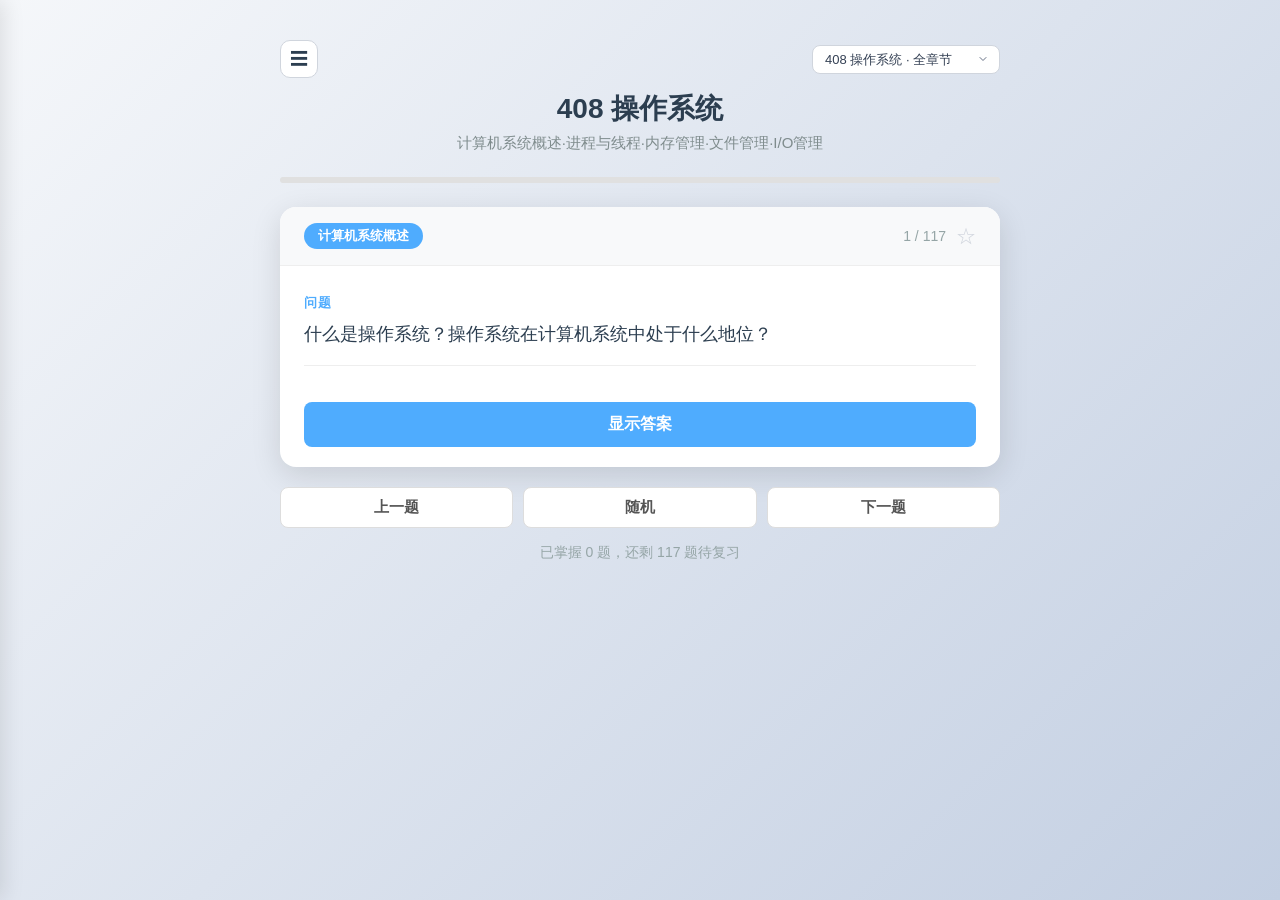
==== index.html @ 17674afe "feat: 添加侧边栏目录和收藏功能 - 侧边栏目录，按 topic 分组，可折叠/展开 - 收藏功能，支持持久化到 localStorage - 移动端全面适配（响应式布局、不再自动弹出键盘、防止页" ====
<!DOCTYPE html>
<html lang="zh-CN">
<head>
  <meta charset="UTF-8">
  <meta name="viewport" content="width=device-width, initial-scale=1.0">
  <title>知识点问答</title>
  <link rel="stylesheet" href="style.css?v=2">
</head>
<body>
  <div class="sidebar" id="sidebar">
    <div class="sidebar-header">
      <div class="sidebar-header-left">
        <span class="sidebar-title">目录</span>
        <span class="sidebar-count" id="sidebarCount"></span>
      </div>
      <button class="sidebar-close" id="sidebarClose">&times;</button>
    </div>
    <div class="sidebar-search">
      <input type="text" id="sidebarSearch" placeholder="搜索题目..." autocomplete="off">
    </div>
    <div class="sidebar-list" id="sidebarList"></div>
  </div>

  <div class="sidebar-backdrop" id="sidebarBackdrop"></div>

  <div class="container">
    <header>
      <div class="header-top">
        <button class="sidebar-btn" id="sidebarToggle" aria-label="切换目录">☰</button>
        <select id="datasetSelect" class="dataset-select">
          <option>加载中...</option>
        </select>
      </div>
      <h1 id="mainTitle">知识点问答</h1>
      <p class="subtitle" id="mainSubtitle"></p>
    </header>

    <div class="progress-bar">
      <div class="progress-fill" id="progressFill"></div>
    </div>

    <div class="card" id="card">
      <div class="card-header">
        <span class="topic-badge" id="topicBadge">通用</span>
        <span class="card-header-right">
          <span class="card-counter" id="counter">- / -</span>
          <button class="bookmark-btn" id="bookmarkBtn" title="收藏">☆</button>
        </span>
      </div>
      <div class="card-body">
        <div class="question-area">
          <p class="question-label">问题</p>
          <p class="question-text" id="questionText">加载中...</p>
        </div>
        <div class="divider"></div>
        <div class="answer-area" id="answerArea">
          <p class="answer-label">答案</p>
          <div class="answer-text" id="answerText"></div>
        </div>
      </div>
      <div class="card-actions">
        <button class="btn btn-primary" id="revealBtn">显示答案</button>
      </div>
    </div>

    <div class="nav-controls">
      <button class="btn btn-secondary" id="prevBtn">上一题</button>
      <button class="btn btn-secondary" id="randomBtn">随机</button>
      <button class="btn btn-secondary" id="nextBtn">下一题</button>
    </div>

    <div class="progress-text" id="progressText"></div>
  </div>

  <script src="app.es5.js"></script>
</body>
</html>
---- style.css ----
* {
  margin: 0;
  padding: 0;
  box-sizing: border-box;
}

body {
  font-family: -apple-system, BlinkMacSystemFont, "Segoe UI", Roboto, "Helvetica Neue", Arial, sans-serif;
  background: linear-gradient(135deg, #f5f7fa 0%, #c3cfe2 100%);
  min-height: 100vh;
  display: flex;
  justify-content: center;
  align-items: flex-start;
  padding: 40px 20px;
}

.container {
  max-width: 720px;
  width: 100%;
}

header {
  text-align: center;
  margin-bottom: 24px;
}

.header-top {
  display: flex;
  justify-content: space-between;
  align-items: center;
  gap: 10px;
  margin-bottom: 12px;
}

.sidebar-btn {
  flex-shrink: 0;
  width: 38px;
  height: 38px;
  border: 1px solid #d0d5dd;
  border-radius: 10px;
  background: #fff;
  color: #2c3e50;
  font-size: 18px;
  cursor: pointer;
  display: flex;
  align-items: center;
  justify-content: center;
  transition: all 0.2s ease;
}

.sidebar-btn:hover {
  background: #4facfe;
  color: #fff;
  border-color: #4facfe;
}

.sidebar-btn.open {
  background: #eef6ff;
  color: #4facfe;
  border-color: #4facfe;
}

.sidebar-btn.open:hover {
  background: #4facfe;
  color: #fff;
}

.dataset-select {
  padding: 6px 32px 6px 12px;
  border: 1px solid #d0d5dd;
  border-radius: 8px;
  font-size: 13px;
  color: #344054;
  background: #fff url("data:image/svg+xml,%3Csvg xmlns='http://www.w3.org/2000/svg' width='12' height='12' viewBox='0 0 24 24' fill='none' stroke='%23667085' stroke-width='2' stroke-linecap='round' stroke-linejoin='round'%3E%3Cpolyline points='6 9 12 15 18 9'%3E%3C/polyline%3E%3C/svg%3E") no-repeat right 10px center;
  appearance: none;
  -webkit-appearance: none;
  -moz-appearance: none;
  cursor: pointer;
  max-width: 280px;
  transition: border-color 0.2s, box-shadow 0.2s;
}

.dataset-select:hover {
  border-color: #98a2b3;
}

.dataset-select:focus {
  outline: none;
  border-color: #4facfe;
  box-shadow: 0 0 0 3px rgba(79, 172, 254, 0.15);
}

header h1 {
  font-size: 28px;
  color: #2c3e50;
  margin-bottom: 6px;
}

.subtitle {
  font-size: 15px;
  color: #7f8c8d;
}

.progress-bar {
  width: 100%;
  height: 6px;
  background: #e0e0e0;
  border-radius: 3px;
  margin-bottom: 24px;
  overflow: hidden;
}

.progress-fill {
  height: 100%;
  width: 0%;
  background: linear-gradient(90deg, #4facfe 0%, #00f2fe 100%);
  border-radius: 3px;
  transition: width 0.4s ease;
}

.card {
  background: #fff;
  border-radius: 16px;
  box-shadow: 0 8px 30px rgba(0, 0, 0, 0.12);
  overflow: hidden;
  margin-bottom: 20px;
}

.card-header {
  display: flex;
  justify-content: space-between;
  align-items: center;
  padding: 16px 24px;
  background: #f8f9fa;
  border-bottom: 1px solid #eee;
}

.topic-badge {
  display: inline-block;
  padding: 4px 14px;
  background: #4facfe;
  color: #fff;
  border-radius: 20px;
  font-size: 13px;
  font-weight: 600;
}

.card-counter {
  font-size: 14px;
  color: #95a5a6;
  font-weight: 500;
}

.card-header-right {
  display: flex;
  align-items: center;
  gap: 10px;
}

.bookmark-btn {
  border: none;
  background: none;
  font-size: 20px;
  cursor: pointer;
  color: #d0d5dd;
  transition: all 0.2s ease;
  padding: 0;
  line-height: 1;
}

.bookmark-btn:hover {
  color: #f0c040;
  transform: scale(1.2);
}

.bookmark-btn.active {
  color: #f0c040;
}

.card-body {
  padding: 28px 24px 20px;
}

.question-area {
  margin-bottom: 16px;
}

.question-label {
  font-size: 13px;
  color: #4facfe;
  font-weight: 600;
  margin-bottom: 8px;
  letter-spacing: 1px;
}

.question-text {
  font-size: 18px;
  line-height: 1.6;
  color: #2c3e50;
  font-weight: 500;
}

.divider {
  height: 1px;
  background: #eee;
  margin: 16px 0;
}

.answer-area {
  display: none;
}

.answer-area.visible {
  display: block;
  animation: fadeIn 0.3s ease;
}

@keyframes fadeIn {
  from { opacity: 0; transform: translateY(-8px); }
  to { opacity: 1; transform: translateY(0); }
}

.answer-label {
  font-size: 13px;
  color: #00b894;
  font-weight: 600;
  margin-bottom: 8px;
  letter-spacing: 1px;
}

.answer-text {
  font-size: 16px;
  line-height: 1.8;
  color: #2d3436;
}

.answer-text pre {
  background: #f0f0f0;
  padding: 12px 16px;
  border-radius: 8px;
  margin: 8px 0;
  overflow-x: auto;
}

.answer-text pre code {
  font-size: 14px;
  white-space: pre-wrap;
  font-family: "SF Mono", "Fira Code", "Consolas", monospace;
  background: none;
  padding: 0;
  border-radius: 0;
}

.answer-text code {
  background: #f0f0f0;
  padding: 2px 6px;
  border-radius: 4px;
  font-size: 14px;
  font-family: "SF Mono", "Fira Code", "Consolas", monospace;
}

.answer-text ul, .answer-text ol {
  padding-left: 20px;
  margin: 8px 0;
}

.answer-text li {
  margin-bottom: 4px;
}

.answer-text table {
  border-collapse: collapse;
  width: 100%;
  margin: 10px 0;
  font-size: 14px;
  display: block;
  overflow-x: auto;
  -webkit-overflow-scrolling: touch;
}

.answer-text th, .answer-text td {
  border: 1px solid #d0d5dd;
  padding: 8px 12px;
  text-align: left;
}

.answer-text th {
  background: #f8f9fa;
  font-weight: 600;
}

.answer-text tr:nth-child(even) {
  background: #f8f9fa;
}

.answer-text p {
  margin: 6px 0;
}

.card-actions {
  padding: 0 24px 20px;
  display: flex;
  justify-content: center;
}

.btn {
  padding: 10px 28px;
  border: none;
  border-radius: 8px;
  font-size: 15px;
  font-weight: 600;
  cursor: pointer;
  transition: all 0.2s ease;
}

.btn:active {
  transform: scale(0.97);
}

.btn-primary {
  background: #4facfe;
  color: #fff;
  width: 100%;
  padding: 12px;
  font-size: 16px;
}

.btn-primary:hover {
  background: #3d8ef5;
  box-shadow: 0 4px 15px rgba(79, 172, 254, 0.4);
}

.btn-secondary {
  background: #fff;
  color: #555;
  border: 1px solid #ddd;
  flex: 1;
}

.btn-secondary:hover {
  background: #f8f9fa;
  border-color: #ccc;
}

.nav-controls {
  display: flex;
  gap: 10px;
  margin-bottom: 16px;
}

.progress-text {
  text-align: center;
  font-size: 14px;
  color: #95a5a6;
}

/* ====== 侧边栏目录样式 ====== */

.sidebar-backdrop {
  display: none;
  position: fixed;
  inset: 0;
  z-index: 99;
  background: rgba(0,0,0,0.3);
  backdrop-filter: blur(2px);
}

.sidebar-backdrop.visible {
  display: block;
}

.sidebar {
  position: fixed;
  top: 0;
  left: 0;
  bottom: 0;
  z-index: 100;
  width: 300px;
  background: #fff;
  box-shadow: 4px 0 20px rgba(0,0,0,0.1);
  display: flex;
  flex-direction: column;
  transform: translateX(-100%);
  transition: transform 0.3s ease;
}

.sidebar.open {
  transform: translateX(0);
}

.sidebar-header {
  display: flex;
  align-items: center;
  justify-content: space-between;
  padding: 18px 20px 14px;
  border-bottom: 1px solid #f0f0f0;
  flex-shrink: 0;
}

.sidebar-header-left {
  display: flex;
  align-items: baseline;
  gap: 8px;
}

.sidebar-title {
  font-size: 17px;
  font-weight: 700;
  color: #2c3e50;
}

.sidebar-count {
  font-size: 12px;
  color: #95a5a6;
}

.sidebar-close {
  border: none;
  background: none;
  font-size: 22px;
  color: #95a5a6;
  cursor: pointer;
  padding: 0 4px;
  line-height: 1;
}

.sidebar-close:hover {
  color: #2c3e50;
}

.sidebar-search {
  padding: 10px 16px;
  flex-shrink: 0;
  border-bottom: 1px solid #f0f0f0;
}

.sidebar-search input {
  width: 100%;
  padding: 8px 12px 8px 34px;
  border: 1px solid #e0e0e0;
  border-radius: 8px;
  font-size: 13px;
  outline: none;
  background: #f8f9fa url("data:image/svg+xml,%3Csvg xmlns='http://www.w3.org/2000/svg' width='14' height='14' viewBox='0 0 24 24' fill='none' stroke='%2395a5a6' stroke-width='2' stroke-linecap='round' stroke-linejoin='round'%3E%3Ccircle cx='11' cy='11' r='8'/%3E%3Cline x1='21' y1='21' x2='16.65' y2='16.65'/%3E%3C/svg%3E") no-repeat 12px center;
  transition: all 0.2s;
}

.sidebar-search input:focus {
  border-color: #4facfe;
  background-color: #fff;
  box-shadow: 0 0 0 3px rgba(79,172,254,0.1);
}

.sidebar-list {
  flex: 1;
  overflow-y: auto;
  padding: 4px 0;
}

.sidebar-list::-webkit-scrollbar {
  width: 5px;
}

.sidebar-list::-webkit-scrollbar-thumb {
  background: #d0d5dd;
  border-radius: 3px;
}

/* 可折叠分组 */

.sidebar-group {
  border-bottom: 1px solid #f5f5f5;
}

.sidebar-group:last-child {
  border-bottom: none;
}

.sidebar-group-header {
  display: flex;
  align-items: center;
  padding: 10px 16px 10px 14px;
  cursor: pointer;
  user-select: none;
  transition: background 0.15s;
  gap: 6px;
}

.sidebar-group-header:hover {
  background: #f5f7fa;
}

.sidebar-group-arrow {
  font-size: 10px;
  color: #95a5a6;
  transition: transform 0.2s ease;
  flex-shrink: 0;
  width: 14px;
  text-align: center;
}

.sidebar-group.collapsed .sidebar-group-arrow {
  transform: rotate(-90deg);
}

.sidebar-group-title {
  font-size: 13px;
  font-weight: 600;
  color: #2c3e50;
  flex: 1;
}

.sidebar-group-count {
  font-size: 11px;
  color: #ccc;
  font-weight: 500;
}

.sidebar-group-body {
  overflow: hidden;
  transition: max-height 0.25s ease;
  max-height: 2000px;
}

.sidebar-group.collapsed .sidebar-group-body {
  max-height: 0;
}

/* 侧边栏题目项 */

.sidebar-item {
  display: flex;
  align-items: center;
  padding: 7px 16px 7px 30px;
  cursor: pointer;
  transition: background 0.12s;
  border-left: 3px solid transparent;
  gap: 6px;
}

.sidebar-item:hover {
  background: #f5f7fa;
}

.sidebar-item.current {
  background: #eef6ff;
  border-left-color: #4facfe;
}

.sidebar-item.current:hover {
  background: #e8f2fe;
}

.sidebar-item.done .sidebar-item-text {
  color: #95a5a6;
}

.sidebar-item-num {
  font-size: 11px;
  color: #bbb;
  width: 28px;
  flex-shrink: 0;
  font-weight: 500;
  text-align: right;
}

.sidebar-item-text {
  font-size: 13px;
  color: #2c3e50;
  line-height: 1.35;
  flex: 1;
  overflow: hidden;
  text-overflow: ellipsis;
  white-space: nowrap;
}

.sidebar-item-check {
  margin-left: auto;
  color: #00b894;
  font-size: 12px;
  flex-shrink: 0;
}

.sidebar-item-star {
  color: #f0c040;
  font-size: 11px;
  flex-shrink: 0;
  margin-left: 2px;
}

/* 搜索时高亮匹配组 */
.sidebar-search-active .sidebar-group-body {
  max-height: 2000px !important;
}

.sidebar-search-active .sidebar-group-arrow {
  opacity: 0.3;
}

body.sidebar-open {
  overflow: hidden;
}

@media (max-width: 768px) {
  body {
    padding: 16px 12px;
  }

  header h1 {
    font-size: 22px;
  }

  .card-header {
    padding: 12px 16px;
  }

  .card-body {
    padding: 20px 16px;
  }

  .card-actions {
    padding: 0 16px 16px;
  }

  .btn-primary {
    padding: 14px;
    font-size: 16px;
  }

  .nav-controls {
    gap: 8px;
  }

  .btn-secondary {
    padding: 12px 16px;
    font-size: 14px;
    flex: 1;
    min-width: 0;
    white-space: nowrap;
  }

  .sidebar {
    width: 85vw;
  }
}

@media (max-width: 480px) {
  body {
    padding: 12px 8px;
  }

  .container {
    padding: 0;
  }

  header h1 {
    font-size: 20px;
    margin-bottom: 4px;
  }

  .subtitle {
    font-size: 13px;
  }

  .header-top {
    gap: 8px;
  }

  .dataset-select {
    max-width: 100%;
    width: 100%;
    font-size: 16px;
    padding: 10px 32px 10px 12px;
    flex: 1;
    min-width: 0;
  }

  .progress-bar {
    margin-bottom: 16px;
  }

  .card-header {
    padding: 10px 14px;
  }

  .topic-badge {
    font-size: 12px;
    padding: 3px 10px;
  }

  .card-counter {
    font-size: 12px;
  }

  .bookmark-btn {
    font-size: 18px;
  }

  .card-body {
    padding: 16px 14px;
  }

  .question-label, .answer-label {
    font-size: 12px;
    margin-bottom: 6px;
  }

  .question-text {
    font-size: 16px;
    line-height: 1.5;
  }

  .answer-text {
    font-size: 15px;
    line-height: 1.7;
  }

  .answer-text pre {
    padding: 10px 12px;
    margin: 6px 0;
  }

  .answer-text pre code {
    font-size: 13px;
  }

  .btn-primary {
    padding: 14px 12px;
    font-size: 15px;
  }

  .nav-controls {
    gap: 6px;
  }

  .btn-secondary {
    padding: 10px 10px;
    font-size: 13px;
    white-space: normal;
    word-break: keep-all;
  }

  .card-actions {
    padding: 0 14px 14px;
  }

  .progress-text {
    font-size: 13px;
  }

  .sidebar-btn {
    width: 34px;
    height: 34px;
    font-size: 16px;
    border-radius: 8px;
  }

  .sidebar {
    width: 100vw;
  }

  .sidebar-header {
    padding: 14px 14px 12px;
  }

  .sidebar-title {
    font-size: 16px;
  }

  .sidebar-search {
    padding: 8px 12px;
  }

  .sidebar-search input {
    font-size: 16px;
    padding: 10px 12px 10px 34px;
  }

  .sidebar-group-header {
    padding: 12px 14px 12px 12px;
  }

  .sidebar-group-title {
    font-size: 14px;
  }

  .sidebar-item {
    padding: 10px 14px 10px 26px;
  }

  .sidebar-item-text {
    font-size: 14px;
    white-space: normal;
    display: -webkit-box;
    -webkit-line-clamp: 2;
    -webkit-box-orient: vertical;
  }

  .sidebar-item-num {
    font-size: 12px;
    width: 30px;
  }

  .sidebar-close {
    font-size: 24px;
    padding: 4px;
  }
}
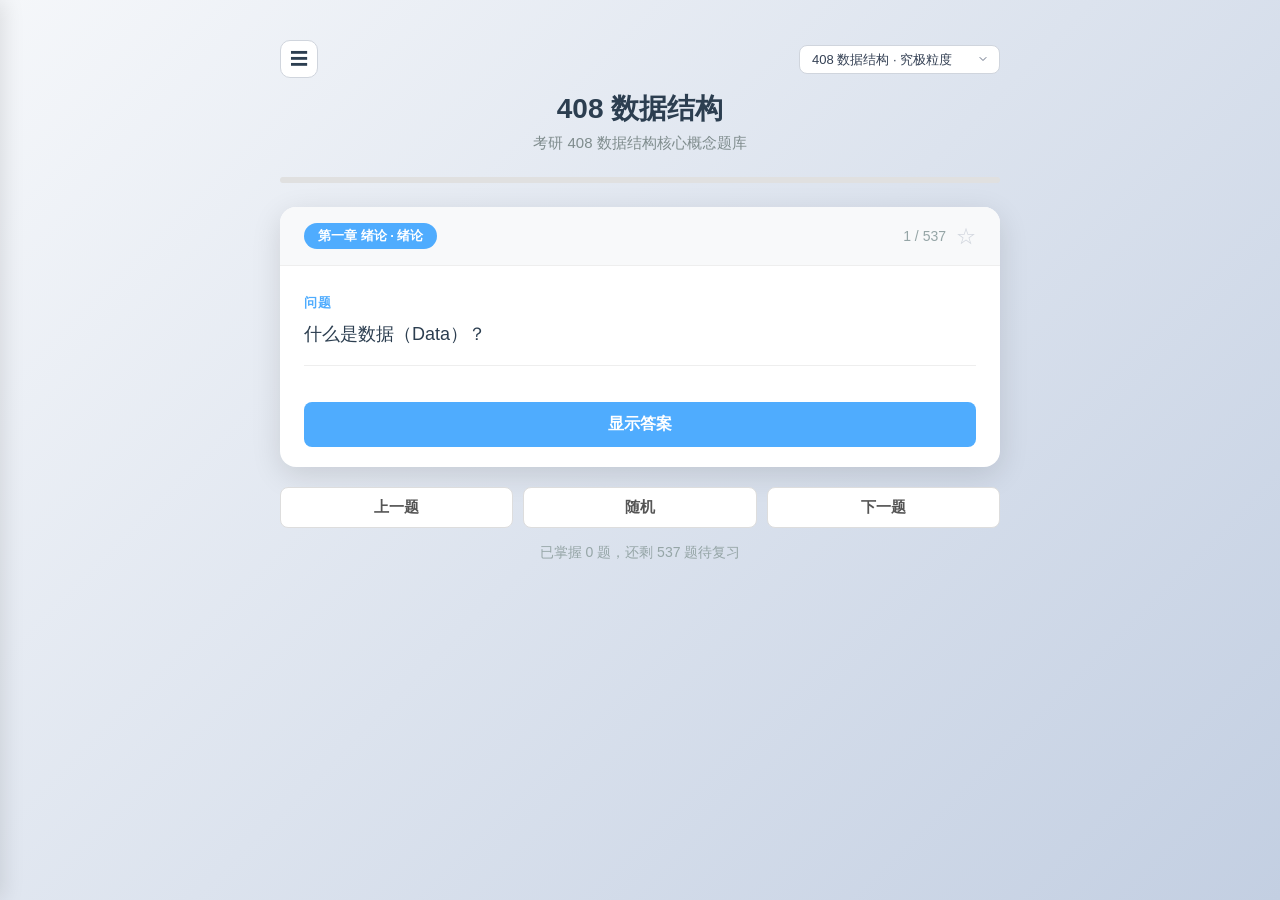
==== commit 3625ad04: "chore: JS/CSS 缓存刷新 v=3 Co-Authored-By: Claude Opus 4.7 <noreply@anthropic.com>" ====
--- a/index.html
+++ b/index.html
@@ -4,7 +4,7 @@
   <meta charset="UTF-8">
   <meta name="viewport" content="width=device-width, initial-scale=1.0">
   <title>知识点问答</title>
-  <link rel="stylesheet" href="style.css?v=2">
+  <link rel="stylesheet" href="style.css?v=3">
 </head>
 <body>
   <div class="sidebar" id="sidebar">
@@ -72,6 +72,6 @@
     <div class="progress-text" id="progressText"></div>
   </div>
 
-  <script src="app.es5.js"></script>
+  <script src="app.es5.js?v=3"></script>
 </body>
 </html>
--- a/style.css
+++ b/style.css
@@ -468,6 +468,25 @@
 
 /* 可折叠分组 */
 
+.sidebar-chapter-header {
+  padding: 10px 16px 6px;
+  font-size: 12px;
+  font-weight: 700;
+  color: #4facfe;
+  text-transform: uppercase;
+  letter-spacing: 1px;
+  opacity: 0.8;
+}
+
+.sidebar-chapter {
+  border-bottom: 1px solid #f0f0f0;
+  padding-bottom: 2px;
+}
+
+.sidebar-chapter:last-child {
+  border-bottom: none;
+}
+
 .sidebar-group {
   border-bottom: 1px solid #f5f5f5;
 }
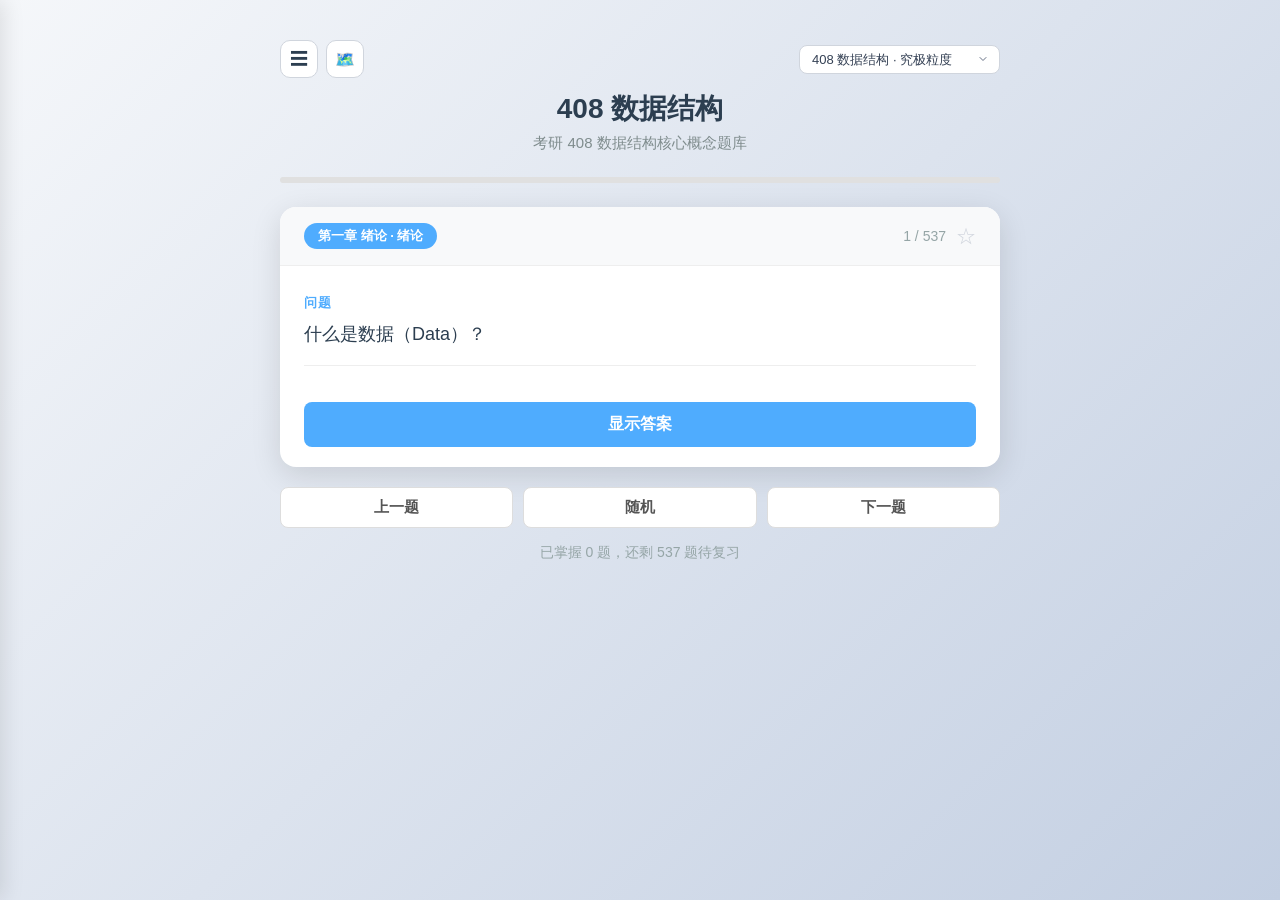
==== commit 21957278: "feat: 知识图谱页面 — Canvas 分层树形布局 + 交互控制 - 新增 graph.html/graph.js 独立图谱页面 - 主页面顶部新增 🗺️ 入口按钮和 G 键快捷跳转 - 支持拖" ====
--- a/index.html
+++ b/index.html
@@ -4,7 +4,7 @@
   <meta charset="UTF-8">
   <meta name="viewport" content="width=device-width, initial-scale=1.0">
   <title>知识点问答</title>
-  <link rel="stylesheet" href="style.css?v=3">
+  <link rel="stylesheet" href="style.css?v=7">
 </head>
 <body>
   <div class="sidebar" id="sidebar">
@@ -26,7 +26,10 @@
   <div class="container">
     <header>
       <div class="header-top">
-        <button class="sidebar-btn" id="sidebarToggle" aria-label="切换目录">☰</button>
+        <div class="header-top-left">
+          <button class="sidebar-btn" id="sidebarToggle" aria-label="切换目录">☰</button>
+          <a href="graph.html" class="mode-btn" id="modeToggle" title="知识图谱">🗺️</a>
+        </div>
         <select id="datasetSelect" class="dataset-select">
           <option>加载中...</option>
         </select>
@@ -72,6 +75,6 @@
     <div class="progress-text" id="progressText"></div>
   </div>
 
-  <script src="app.es5.js?v=3"></script>
+  <script src="app.es5.js?v=7"></script>
 </body>
 </html>
--- a/style.css
+++ b/style.css
@@ -297,6 +297,54 @@
   margin: 6px 0;
 }
 
+/* LaTeX 数学公式 */
+.math-inline {
+  font-family: "Latin Modern Math", "Cambria Math", "Times New Roman", serif;
+  font-style: italic;
+  padding: 0 2px;
+}
+
+.math-display {
+  display: block;
+  text-align: center;
+  margin: 12px 0;
+  font-family: "Latin Modern Math", "Cambria Math", "Times New Roman", serif;
+  font-style: italic;
+  font-size: 1.05em;
+}
+
+.math-frac {
+  display: inline-flex;
+  flex-direction: column;
+  align-items: center;
+  vertical-align: middle;
+  line-height: 1.1;
+  margin: 0 2px;
+}
+
+.math-frac-top {
+  border-bottom: 1px solid currentColor;
+  padding-bottom: 1px;
+}
+
+.math-frac-bot {
+  padding-top: 1px;
+}
+
+.math-sqrt {
+  display: inline-flex;
+  align-items: stretch;
+}
+
+.math-sqrt-inner {
+  text-decoration: overline;
+  padding-left: 2px;
+}
+
+.math-op {
+  font-size: 1.2em;
+}
+
 .card-actions {
   padding: 0 24px 20px;
   display: flex;
@@ -620,6 +668,41 @@
   overflow: hidden;
 }
 
+/* ====== 知识图谱入口按钮 ====== */
+
+.header-top-left {
+  display: flex;
+  align-items: center;
+  gap: 8px;
+}
+
+.mode-btn {
+  flex-shrink: 0;
+  width: 38px;
+  height: 38px;
+  border: 1px solid #d0d5dd;
+  border-radius: 10px;
+  background: #fff;
+  color: #2c3e50;
+  font-size: 16px;
+  cursor: pointer;
+  display: flex;
+  align-items: center;
+  justify-content: center;
+  text-decoration: none;
+  transition: all 0.2s ease;
+}
+
+.mode-btn:hover {
+  background: #4facfe;
+  border-color: #4facfe;
+  color: #fff;
+}
+
+.mode-btn:visited {
+  color: #2c3e50;
+}
+
 @media (max-width: 768px) {
   body {
     padding: 16px 12px;
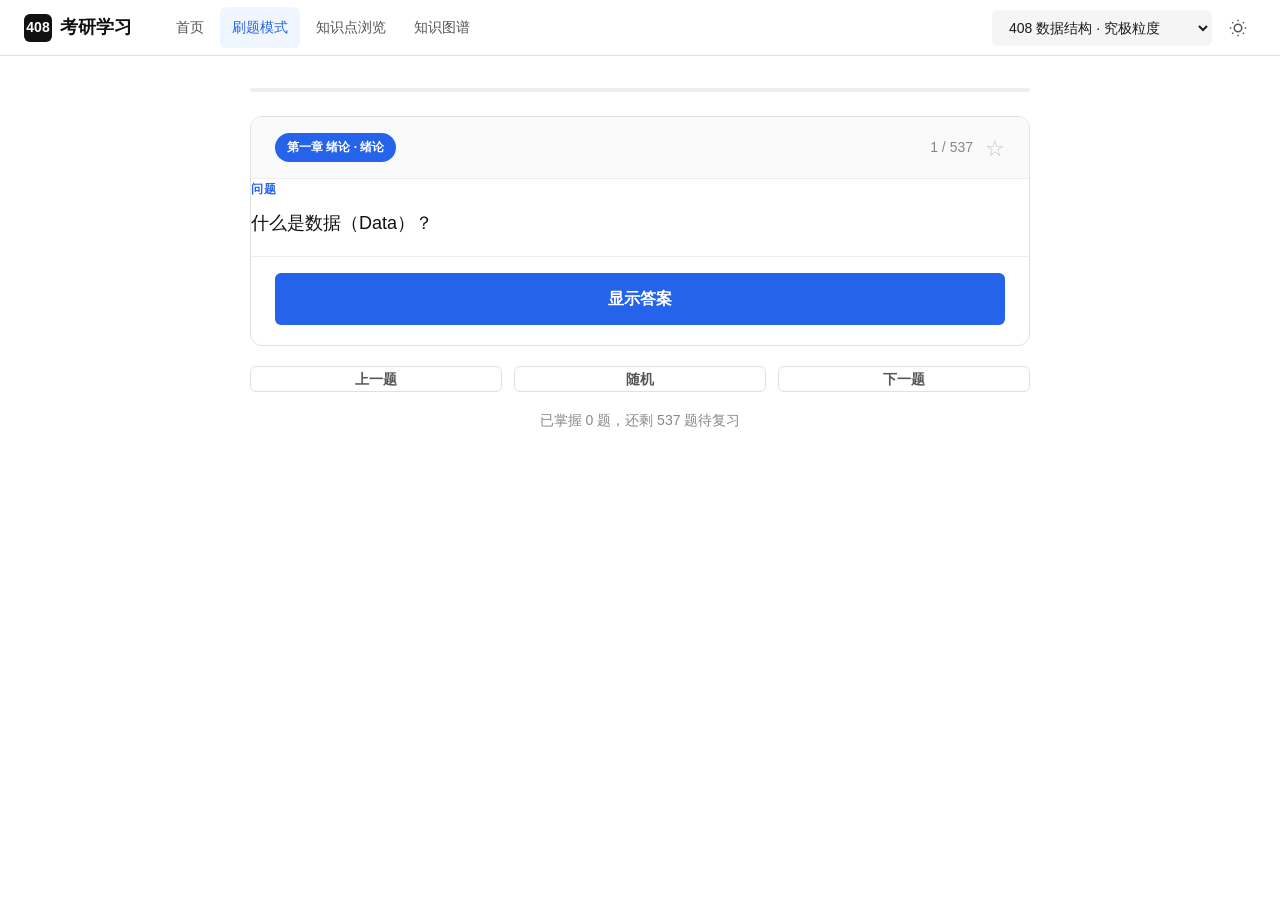
==== commit 3aa93b77: "feat: UI 重设计 + 知识点浏览模式 + 首页 - 参考 408-Notes 风格全面重设计 UI（CSS 变量、暗色模式、响应式） - 新增 home.html 首页，统一入口三个模式 - " ====
--- a/index.html
+++ b/index.html
@@ -3,78 +3,96 @@
 <head>
   <meta charset="UTF-8">
   <meta name="viewport" content="width=device-width, initial-scale=1.0">
-  <title>知识点问答</title>
-  <link rel="stylesheet" href="style.css?v=7">
+  <title>408 考研刷题</title>
+  <link rel="stylesheet" href="css/variables.css">
+  <link rel="stylesheet" href="css/reset.css">
+  <link rel="stylesheet" href="css/layout.css">
+  <link rel="stylesheet" href="css/components.css">
+  <link rel="stylesheet" href="css/quiz.css">
+  <link rel="stylesheet" href="css/responsive.css">
 </head>
 <body>
-  <div class="sidebar" id="sidebar">
-    <div class="sidebar-header">
-      <div class="sidebar-header-left">
-        <span class="sidebar-title">目录</span>
-        <span class="sidebar-count" id="sidebarCount"></span>
+  <div class="app quiz-layout">
+    <!-- Header -->
+    <header class="header">
+      <button class="menu-btn" id="menuBtn" aria-label="打开目录">
+        <span class="menu-btn__icon"></span>
+      </button>
+      <a href="home.html" class="header__logo">
+        <span class="header__logo-icon">408</span>
+        <span>考研学习</span>
+      </a>
+      <nav class="header__nav">
+        <a href="home.html" class="header__nav-item">首页</a>
+        <a href="index.html" class="header__nav-item active">刷题模式</a>
+        <a href="notes.html" class="header__nav-item">知识点浏览</a>
+        <a href="graph.html" class="header__nav-item">知识图谱</a>
+      </nav>
+      <div class="header__right">
+        <select id="datasetSelect" class="search__input" style="max-width:220px;padding-left:12px;border-radius:var(--radius-md);background:var(--color-gray-100);border:1px solid transparent;cursor:pointer;">
+          <option>加载中...</option>
+        </select>
+        <button class="theme-btn" id="themeBtn" aria-label="切换主题">
+          <svg viewBox="0 0 24 24" fill="none" stroke="currentColor" stroke-width="2" class="theme-icon-light">
+            <circle cx="12" cy="12" r="5"></circle>
+            <path d="M12 1v2M12 21v2M4.22 4.22l1.42 1.42M18.36 18.36l1.42 1.42M1 12h2M21 12h2M4.22 19.78l1.42-1.42M18.36 5.64l1.42-1.42"></path>
+          </svg>
+          <svg viewBox="0 0 24 24" fill="none" stroke="currentColor" stroke-width="2" class="theme-icon-dark" style="display:none">
+            <path d="M21 12.79A9 9 0 1 1 11.21 3 7 7 0 0 0 21 12.79z"></path>
+          </svg>
+        </button>
       </div>
-      <button class="sidebar-close" id="sidebarClose">&times;</button>
-    </div>
-    <div class="sidebar-search">
-      <input type="text" id="sidebarSearch" placeholder="搜索题目..." autocomplete="off">
-    </div>
-    <div class="sidebar-list" id="sidebarList"></div>
+    </header>
+
+    <!-- Sidebar -->
+    <aside class="sidebar" id="sidebar">
+      <nav class="nav-tree" id="navTree"></nav>
+    </aside>
+
+    <!-- Overlay -->
+    <div class="overlay" id="overlay"></div>
+
+    <!-- Main Content -->
+    <main class="main">
+      <div class="main__content">
+        <div class="progress-bar">
+          <div class="progress-fill" id="progressFill"></div>
+        </div>
+
+        <div class="quiz-card" id="quizCard">
+          <div class="quiz-card__header">
+            <span class="quiz-card__topic" id="topicBadge">通用</span>
+            <span class="quiz-card__header-right">
+              <span class="quiz-card__counter" id="counter">- / -</span>
+              <button class="quiz-card__bookmark" id="bookmarkBtn" title="收藏" aria-label="收藏">&#9734;</button>
+            </span>
+          </div>
+          <div class="quiz-card__body">
+            <p class="quiz-card__question-label">问题</p>
+            <p class="quiz-card__question" id="questionText">加载中...</p>
+            <div class="quiz-card__divider"></div>
+            <div class="quiz-card__answer" id="answerArea">
+              <p class="quiz-card__answer-label">答案</p>
+              <div class="quiz-card__answer-text" id="answerText"></div>
+            </div>
+          </div>
+          <div class="quiz-card__actions">
+            <button class="btn btn-primary" id="revealBtn">显示答案</button>
+          </div>
+        </div>
+
+        <div class="quiz-nav">
+          <button class="btn btn-secondary" id="prevBtn">上一题</button>
+          <button class="btn btn-secondary" id="randomBtn">随机</button>
+          <button class="btn btn-secondary" id="nextBtn">下一题</button>
+        </div>
+
+        <p class="quiz-progress-text" id="progressText"></p>
+      </div>
+    </main>
   </div>
 
-  <div class="sidebar-backdrop" id="sidebarBackdrop"></div>
-
-  <div class="container">
-    <header>
-      <div class="header-top">
-        <div class="header-top-left">
-          <button class="sidebar-btn" id="sidebarToggle" aria-label="切换目录">☰</button>
-          <a href="graph.html" class="mode-btn" id="modeToggle" title="知识图谱">🗺️</a>
-        </div>
-        <select id="datasetSelect" class="dataset-select">
-          <option>加载中...</option>
-        </select>
-      </div>
-      <h1 id="mainTitle">知识点问答</h1>
-      <p class="subtitle" id="mainSubtitle"></p>
-    </header>
-
-    <div class="progress-bar">
-      <div class="progress-fill" id="progressFill"></div>
-    </div>
-
-    <div class="card" id="card">
-      <div class="card-header">
-        <span class="topic-badge" id="topicBadge">通用</span>
-        <span class="card-header-right">
-          <span class="card-counter" id="counter">- / -</span>
-          <button class="bookmark-btn" id="bookmarkBtn" title="收藏">☆</button>
-        </span>
-      </div>
-      <div class="card-body">
-        <div class="question-area">
-          <p class="question-label">问题</p>
-          <p class="question-text" id="questionText">加载中...</p>
-        </div>
-        <div class="divider"></div>
-        <div class="answer-area" id="answerArea">
-          <p class="answer-label">答案</p>
-          <div class="answer-text" id="answerText"></div>
-        </div>
-      </div>
-      <div class="card-actions">
-        <button class="btn btn-primary" id="revealBtn">显示答案</button>
-      </div>
-    </div>
-
-    <div class="nav-controls">
-      <button class="btn btn-secondary" id="prevBtn">上一题</button>
-      <button class="btn btn-secondary" id="randomBtn">随机</button>
-      <button class="btn btn-secondary" id="nextBtn">下一题</button>
-    </div>
-
-    <div class="progress-text" id="progressText"></div>
-  </div>
-
-  <script src="app.es5.js?v=7"></script>
+  <script src="js/utils.js"></script>
+  <script src="js/quiz.js"></script>
 </body>
 </html>
--- a/css/variables.css
+++ b/css/variables.css
@@ -0,0 +1,113 @@
+:root {
+  --color-primary: #111111;
+  --color-secondary: #333333;
+  --color-text: #1a1a1a;
+  --color-text-secondary: #555555;
+  --color-text-muted: #888888;
+  --color-bg: #ffffff;
+  --color-bg-secondary: #fafafa;
+  --color-bg-tertiary: #f5f5f5;
+
+  --color-gray-50: #fafafa;
+  --color-gray-100: #f5f5f5;
+  --color-gray-200: #eeeeee;
+  --color-gray-300: #e0e0e0;
+  --color-gray-400: #cccccc;
+  --color-gray-500: #999999;
+  --color-gray-600: #666666;
+  --color-gray-700: #444444;
+
+  --color-accent: #2563eb;
+  --color-accent-hover: #1d4ed8;
+  --color-accent-light: #dbeafe;
+  --color-accent-bg: #eff6ff;
+
+  --color-high-freq: #fef3c7;
+  --color-high-freq-border: #f59e0b;
+  --color-high-freq-text: #92400e;
+  --color-key-point: #f0fdf4;
+  --color-key-point-border: #22c55e;
+  --color-key-point-text: #166534;
+
+  --color-success: #22c55e;
+  --color-border: #e0e0e0;
+  --color-border-light: #eeeeee;
+  --color-shadow: rgba(0, 0, 0, 0.05);
+  --color-overlay: rgba(0, 0, 0, 0.3);
+
+  --font-sans: -apple-system, BlinkMacSystemFont, "Segoe UI", "Noto Sans SC", "PingFang SC", "Hiragino Sans GB", "Microsoft YaHei", sans-serif;
+  --font-mono: "SF Mono", "Fira Code", "Fira Mono", "Roboto Mono", "Consolas", monospace;
+
+  --text-xs: 0.75rem;
+  --text-sm: 0.875rem;
+  --text-base: 1rem;
+  --text-lg: 1.125rem;
+  --text-xl: 1.25rem;
+  --text-2xl: 1.5rem;
+  --text-3xl: 2rem;
+
+  --leading-tight: 1.25;
+  --leading-normal: 1.5;
+  --leading-relaxed: 1.75;
+
+  --space-1: 0.25rem;
+  --space-2: 0.5rem;
+  --space-3: 0.75rem;
+  --space-4: 1rem;
+  --space-5: 1.25rem;
+  --space-6: 1.5rem;
+  --space-8: 2rem;
+  --space-10: 2.5rem;
+  --space-12: 3rem;
+
+  --sidebar-width: 280px;
+  --header-height: 56px;
+  --content-max-width: 780px;
+
+  --radius-sm: 4px;
+  --radius-md: 6px;
+  --radius-lg: 8px;
+  --radius-xl: 12px;
+  --radius-full: 9999px;
+
+  --transition-fast: 150ms ease;
+  --transition-normal: 250ms ease;
+  --transition-slow: 350ms ease;
+}
+
+[data-theme="dark"] {
+  --color-primary: #f5f5f5;
+  --color-secondary: #cccccc;
+  --color-text: #e0e0e0;
+  --color-text-secondary: #aaaaaa;
+  --color-text-muted: #777777;
+  --color-bg: #111111;
+  --color-bg-secondary: #1a1a1a;
+  --color-bg-tertiary: #222222;
+
+  --color-gray-50: #1a1a1a;
+  --color-gray-100: #222222;
+  --color-gray-200: #2a2a2a;
+  --color-gray-300: #333333;
+  --color-gray-400: #555555;
+  --color-gray-500: #777777;
+  --color-gray-600: #999999;
+  --color-gray-700: #bbbbbb;
+
+  --color-accent: #60a5fa;
+  --color-accent-hover: #93bbfd;
+  --color-accent-light: #1e3a5f;
+  --color-accent-bg: #172554;
+
+  --color-high-freq: #422006;
+  --color-high-freq-border: #b45309;
+  --color-high-freq-text: #fbbf24;
+  --color-key-point: #052e16;
+  --color-key-point-border: #15803d;
+  --color-key-point-text: #4ade80;
+
+  --color-border: #333333;
+  --color-border-light: #222222;
+  --color-shadow: rgba(0, 0, 0, 0.3);
+  --color-overlay: rgba(0, 0, 0, 0.6);
+}
--- a/css/layout.css
+++ b/css/layout.css
@@ -0,0 +1,382 @@
+/* ====== Shared Layout ====== */
+
+.app {
+  display: grid;
+  grid-template-rows: var(--header-height) 1fr;
+  min-height: 100vh;
+}
+
+/* Header */
+.header {
+  grid-column: 1 / -1;
+  position: sticky;
+  top: 0;
+  z-index: 100;
+  display: flex;
+  align-items: center;
+  gap: var(--space-4);
+  padding: 0 var(--space-6);
+  background: var(--color-bg);
+  border-bottom: 1px solid var(--color-border);
+  backdrop-filter: blur(8px);
+}
+
+.header__logo {
+  display: flex;
+  align-items: center;
+  gap: var(--space-2);
+  font-size: var(--text-lg);
+  font-weight: 700;
+  color: var(--color-primary);
+  white-space: nowrap;
+  text-decoration: none;
+  flex-shrink: 0;
+}
+
+.header__logo:hover {
+  color: var(--color-primary);
+}
+
+.header__logo-icon {
+  width: 28px;
+  height: 28px;
+  display: flex;
+  align-items: center;
+  justify-content: center;
+  background: var(--color-primary);
+  color: var(--color-bg);
+  border-radius: var(--radius-md);
+  font-size: var(--text-sm);
+  font-weight: 800;
+}
+
+.header__nav {
+  display: flex;
+  align-items: center;
+  gap: var(--space-1);
+  margin-left: var(--space-4);
+  overflow-x: auto;
+  scrollbar-width: none;
+}
+
+.header__nav::-webkit-scrollbar {
+  display: none;
+}
+
+.header__nav-item {
+  padding: var(--space-2) var(--space-3);
+  font-size: var(--text-sm);
+  font-weight: 500;
+  color: var(--color-text-secondary);
+  border-radius: var(--radius-md);
+  white-space: nowrap;
+  transition: all var(--transition-fast);
+  text-decoration: none;
+  display: flex;
+  align-items: center;
+  gap: var(--space-1);
+}
+
+.header__nav-item:hover {
+  color: var(--color-text);
+  background: var(--color-gray-100);
+}
+
+.header__nav-item.active {
+  color: var(--color-accent);
+  background: var(--color-accent-bg);
+}
+
+.header__right {
+  display: flex;
+  align-items: center;
+  gap: var(--space-2);
+  margin-left: auto;
+}
+
+/* Menu button (mobile) */
+.menu-btn {
+  display: none;
+  width: 36px;
+  height: 36px;
+  align-items: center;
+  justify-content: center;
+  border-radius: var(--radius-md);
+  transition: background var(--transition-fast);
+  flex-shrink: 0;
+}
+
+.menu-btn:hover {
+  background: var(--color-gray-100);
+}
+
+.menu-btn__icon {
+  width: 20px;
+  height: 2px;
+  background: var(--color-text);
+  position: relative;
+  transition: background var(--transition-fast);
+}
+
+.menu-btn__icon::before,
+.menu-btn__icon::after {
+  content: "";
+  position: absolute;
+  width: 100%;
+  height: 100%;
+  background: inherit;
+  left: 0;
+  transition: transform var(--transition-fast);
+}
+
+.menu-btn__icon::before { top: -6px; }
+.menu-btn__icon::after { top: 6px; }
+
+/* Overlay */
+.overlay {
+  display: none;
+  position: fixed;
+  inset: 0;
+  background: var(--color-overlay);
+  z-index: 90;
+  opacity: 0;
+  transition: opacity var(--transition-normal);
+}
+
+.overlay.visible {
+  display: block;
+  opacity: 1;
+}
+
+/* Sidebar */
+.sidebar {
+  position: sticky;
+  top: var(--header-height);
+  height: calc(100vh - var(--header-height));
+  overflow-y: auto;
+  border-right: 1px solid var(--color-border);
+  background: var(--color-bg-secondary);
+  padding: var(--space-4) 0;
+  transition: transform var(--transition-normal);
+}
+
+.sidebar__section {
+  margin-bottom: var(--space-2);
+}
+
+.sidebar__section-title {
+  padding: var(--space-2) var(--space-4);
+  font-size: var(--text-xs);
+  font-weight: 600;
+  text-transform: uppercase;
+  letter-spacing: 0.05em;
+  color: var(--color-text-muted);
+}
+
+.sidebar__item {
+  display: block;
+  padding: var(--space-2) var(--space-4);
+  padding-left: var(--space-6);
+  font-size: var(--text-sm);
+  color: var(--color-text-secondary);
+  text-decoration: none;
+  transition: all var(--transition-fast);
+  border-left: 3px solid transparent;
+}
+
+.sidebar__item:hover {
+  color: var(--color-text);
+  background: var(--color-gray-100);
+}
+
+.sidebar__item.active {
+  color: var(--color-accent);
+  background: var(--color-accent-bg);
+  border-left-color: var(--color-accent);
+  font-weight: 500;
+}
+
+.sidebar__item--chapter {
+  padding-left: var(--space-4);
+  font-weight: 500;
+  color: var(--color-text);
+}
+
+/* Nav tree */
+.nav-tree details {
+  margin: 0;
+}
+
+.nav-tree summary {
+  display: flex;
+  align-items: center;
+  gap: var(--space-2);
+  padding: var(--space-2) var(--space-4);
+  font-size: var(--text-sm);
+  font-weight: 500;
+  color: var(--color-text);
+  cursor: pointer;
+  user-select: none;
+  transition: background var(--transition-fast);
+  list-style: none;
+}
+
+.nav-tree summary::-webkit-details-marker {
+  display: none;
+}
+
+.nav-tree summary::before {
+  content: "";
+  width: 0;
+  height: 0;
+  border-left: 5px solid var(--color-text-muted);
+  border-top: 3px solid transparent;
+  border-bottom: 3px solid transparent;
+  transition: transform var(--transition-fast);
+  flex-shrink: 0;
+}
+
+.nav-tree details[open] > summary::before {
+  transform: rotate(90deg);
+}
+
+.nav-tree summary:hover {
+  background: var(--color-gray-100);
+}
+
+/* Main Content */
+.main {
+  min-width: 0;
+  padding: var(--space-8) var(--space-8);
+  max-width: 100%;
+}
+
+.main__content {
+  max-width: var(--content-max-width);
+  margin: 0 auto;
+}
+
+/* Breadcrumb */
+.breadcrumb {
+  display: flex;
+  align-items: center;
+  gap: var(--space-2);
+  font-size: var(--text-sm);
+  color: var(--color-text-muted);
+  margin-bottom: var(--space-6);
+  flex-wrap: wrap;
+}
+
+.breadcrumb a {
+  color: var(--color-text-secondary);
+  text-decoration: none;
+}
+
+.breadcrumb a:hover {
+  color: var(--color-accent);
+}
+
+.breadcrumb__sep {
+  color: var(--color-gray-400);
+}
+
+/* Home page */
+.home {
+  max-width: 900px;
+  margin: 0 auto;
+  padding: var(--space-12) var(--space-6);
+}
+
+.home__hero {
+  text-align: center;
+  margin-bottom: var(--space-12);
+}
+
+.home__title {
+  font-size: var(--text-3xl);
+  font-weight: 800;
+  margin-bottom: var(--space-4);
+  letter-spacing: -0.02em;
+}
+
+.home__subtitle {
+  font-size: var(--text-lg);
+  color: var(--color-text-secondary);
+  max-width: 600px;
+  margin: 0 auto var(--space-8);
+}
+
+.home__subjects {
+  display: grid;
+  grid-template-columns: repeat(2, 1fr);
+  gap: var(--space-4);
+  margin-bottom: var(--space-12);
+}
+
+.home__card {
+  display: block;
+  padding: var(--space-6);
+  border: 1px solid var(--color-border);
+  border-radius: var(--radius-lg);
+  text-decoration: none;
+  transition: all var(--transition-normal);
+  background: var(--color-bg);
+}
+
+.home__card:hover {
+  border-color: var(--color-accent);
+  box-shadow: 0 4px 12px var(--color-shadow);
+  transform: translateY(-2px);
+}
+
+.home__card-icon {
+  width: 40px;
+  height: 40px;
+  display: flex;
+  align-items: center;
+  justify-content: center;
+  background: var(--color-gray-100);
+  border-radius: var(--radius-md);
+  margin-bottom: var(--space-3);
+  font-size: var(--text-xl);
+}
+
+.home__card-title {
+  font-size: var(--text-lg);
+  font-weight: 600;
+  margin-bottom: var(--space-1);
+  color: var(--color-primary);
+}
+
+.home__card-desc {
+  font-size: var(--text-sm);
+  color: var(--color-text-secondary);
+  margin-bottom: var(--space-2);
+}
+
+.home__card-meta {
+  font-size: var(--text-xs);
+  color: var(--color-text-muted);
+}
+
+/* Empty state */
+.empty-state {
+  text-align: center;
+  padding: var(--space-12) var(--space-4);
+}
+
+.empty-state__icon {
+  font-size: 3rem;
+  margin-bottom: var(--space-4);
+}
+
+.empty-state__title {
+  font-size: var(--text-xl);
+  font-weight: 600;
+  margin-bottom: var(--space-2);
+}
+
+.empty-state__desc {
+  font-size: var(--text-sm);
+  color: var(--color-text-secondary);
+}
--- a/css/components.css
+++ b/css/components.css
@@ -0,0 +1,235 @@
+/* Search */
+.search {
+  position: relative;
+  flex: 1;
+  max-width: 400px;
+}
+
+.search__input {
+  width: 100%;
+  height: 36px;
+  padding: 0 var(--space-4) 0 var(--space-10);
+  font-size: var(--text-sm);
+  background: var(--color-gray-100);
+  border: 1px solid transparent;
+  border-radius: var(--radius-full);
+  outline: none;
+  transition: all var(--transition-fast);
+}
+
+.search__input:focus {
+  background: var(--color-bg);
+  border-color: var(--color-accent);
+  box-shadow: 0 0 0 3px var(--color-accent-light);
+}
+
+.search__input::placeholder {
+  color: var(--color-text-muted);
+}
+
+.search__icon {
+  position: absolute;
+  left: var(--space-3);
+  top: 50%;
+  transform: translateY(-50%);
+  width: 16px;
+  height: 16px;
+  color: var(--color-text-muted);
+  pointer-events: none;
+}
+
+.search__kbd {
+  position: absolute;
+  right: var(--space-3);
+  top: 50%;
+  transform: translateY(-50%);
+  padding: 2px 6px;
+  font-size: var(--text-xs);
+  font-family: var(--font-sans);
+  color: var(--color-text-muted);
+  background: var(--color-bg);
+  border: 1px solid var(--color-border);
+  border-radius: var(--radius-sm);
+  pointer-events: none;
+}
+
+/* Search Results */
+.search-results {
+  position: fixed;
+  top: var(--header-height);
+  left: 50%;
+  transform: translateX(-50%);
+  width: 90%;
+  max-width: 640px;
+  max-height: 70vh;
+  overflow-y: auto;
+  background: var(--color-bg);
+  border: 1px solid var(--color-border);
+  border-radius: var(--radius-lg);
+  box-shadow: 0 8px 30px var(--color-shadow);
+  z-index: 200;
+  padding: var(--space-4);
+  display: none;
+}
+
+.search-results.visible {
+  display: block;
+}
+
+.search-results__header {
+  display: flex;
+  align-items: center;
+  justify-content: space-between;
+  margin-bottom: var(--space-3);
+  padding-bottom: var(--space-3);
+  border-bottom: 1px solid var(--color-border-light);
+}
+
+.search-results__count {
+  font-size: var(--text-sm);
+  color: var(--color-text-muted);
+}
+
+.search-results__close {
+  padding: var(--space-1) var(--space-2);
+  font-size: var(--text-xs);
+  color: var(--color-text-muted);
+  background: var(--color-gray-100);
+  border-radius: var(--radius-sm);
+}
+
+.search-results__item {
+  display: block;
+  padding: var(--space-3) var(--space-4);
+  border-radius: var(--radius-md);
+  text-decoration: none;
+  transition: background var(--transition-fast);
+  margin-bottom: var(--space-1);
+}
+
+.search-results__item:hover {
+  background: var(--color-gray-100);
+}
+
+.search-results__item-title {
+  font-size: var(--text-sm);
+  font-weight: 600;
+  color: var(--color-primary);
+  margin-bottom: var(--space-1);
+}
+
+.search-results__item-breadcrumb {
+  font-size: var(--text-xs);
+  color: var(--color-text-muted);
+  margin-bottom: var(--space-1);
+}
+
+.search-results__item-snippet {
+  font-size: var(--text-sm);
+  color: var(--color-text-secondary);
+  line-height: var(--leading-normal);
+}
+
+.search-results__item-snippet mark {
+  background: var(--color-high-freq);
+  color: var(--color-high-freq-text);
+  padding: 0 2px;
+  border-radius: 2px;
+}
+
+.search-results__empty {
+  text-align: center;
+  padding: var(--space-8);
+  color: var(--color-text-muted);
+  font-size: var(--text-sm);
+}
+
+/* Theme toggle */
+.theme-btn {
+  width: 36px;
+  height: 36px;
+  display: flex;
+  align-items: center;
+  justify-content: center;
+  border-radius: var(--radius-md);
+  transition: background var(--transition-fast);
+  color: var(--color-text-secondary);
+}
+
+.theme-btn:hover {
+  background: var(--color-gray-100);
+  color: var(--color-text);
+}
+
+.theme-btn svg {
+  width: 18px;
+  height: 18px;
+}
+
+/* High frequency badge */
+.freq-badge {
+  display: inline-flex;
+  align-items: center;
+  gap: var(--space-1);
+  padding: 2px 8px;
+  font-size: var(--text-xs);
+  font-weight: 600;
+  color: var(--color-high-freq-text);
+  background: var(--color-high-freq);
+  border: 1px solid var(--color-high-freq-border);
+  border-radius: var(--radius-full);
+  white-space: nowrap;
+  cursor: help;
+  position: relative;
+}
+
+.freq-badge::before {
+  content: "\2605";
+  font-size: 10px;
+}
+
+/* Key point box */
+.key-point {
+  padding: var(--space-4);
+  background: var(--color-key-point);
+  border-left: 4px solid var(--color-key-point-border);
+  border-radius: 0 var(--radius-md) var(--radius-md) 0;
+  margin: var(--space-4) 0;
+}
+
+.key-point__label {
+  font-size: var(--text-xs);
+  font-weight: 600;
+  color: var(--color-key-point-text);
+  text-transform: uppercase;
+  letter-spacing: 0.05em;
+  margin-bottom: var(--space-2);
+}
+
+.key-point__text {
+  font-size: var(--text-sm);
+  color: var(--color-key-point-text);
+  line-height: var(--leading-relaxed);
+}
+
+/* Loading skeleton */
+.skeleton {
+  background: linear-gradient(90deg, var(--color-gray-100) 25%, var(--color-gray-200) 50%, var(--color-gray-100) 75%);
+  background-size: 200% 100%;
+  animation: skeleton-pulse 1.5s infinite;
+  border-radius: var(--radius-sm);
+}
+
+@keyframes skeleton-pulse {
+  0% { background-position: 200% 0; }
+  100% { background-position: -200% 0; }
+}
+
+.skeleton-line {
+  height: 16px;
+  margin-bottom: var(--space-2);
+}
+
+.skeleton-line:last-child {
+  width: 60%;
+}
--- a/css/quiz.css
+++ b/css/quiz.css
@@ -0,0 +1,330 @@
+/* ====== Quiz Mode Specific ====== */
+
+.quiz-layout {
+  grid-template-columns: 1fr;
+}
+
+.quiz-layout .sidebar {
+  position: fixed;
+  top: 0;
+  left: 0;
+  width: var(--sidebar-width);
+  height: 100vh;
+  z-index: 100;
+  transform: translateX(-100%);
+  padding-top: var(--space-6);
+}
+
+.quiz-layout .sidebar.open {
+  transform: translateX(0);
+}
+
+/* Progress bar */
+.progress-bar {
+  width: 100%;
+  height: 4px;
+  background: var(--color-gray-200);
+  border-radius: var(--radius-full);
+  margin-bottom: var(--space-6);
+  overflow: hidden;
+}
+
+.progress-fill {
+  height: 100%;
+  width: 0%;
+  background: linear-gradient(90deg, var(--color-accent), #00f2fe);
+  border-radius: var(--radius-full);
+  transition: width 0.4s ease;
+}
+
+/* Quiz card */
+.quiz-card {
+  background: var(--color-bg);
+  border: 1px solid var(--color-border);
+  border-radius: var(--radius-xl);
+  overflow: hidden;
+  margin-bottom: var(--space-5);
+  transition: box-shadow var(--transition-normal);
+}
+
+.quiz-card:hover {
+  box-shadow: 0 4px 16px var(--color-shadow);
+}
+
+.quiz-card__header {
+  display: flex;
+  justify-content: space-between;
+  align-items: center;
+  padding: var(--space-4) var(--space-6);
+  background: var(--color-bg-secondary);
+  border-bottom: 1px solid var(--color-border-light);
+}
+
+.quiz-card__topic {
+  display: inline-block;
+  padding: var(--space-1) var(--space-3);
+  background: var(--color-accent);
+  color: #fff;
+  border-radius: var(--radius-full);
+  font-size: var(--text-xs);
+  font-weight: 600;
+}
+
+.quiz-card__header-right {
+  display: flex;
+  align-items: center;
+  gap: var(--space-3);
+}
+
+.quiz-card__counter {
+  font-size: var(--text-sm);
+  color: var(--color-text-muted);
+  font-weight: 500;
+}
+
+.quiz-card__bookmark {
+  border: none;
+  background: none;
+  font-size: 20px;
+  cursor: pointer;
+  color: var(--color-gray-400);
+  transition: all var(--transition-fast);
+  padding: 0;
+  line-height: 1;
+}
+
+.quiz-card__bookmark:hover {
+  color: #f0c040;
+  transform: scale(1.2);
+}
+
+.quiz-card__bookmark.active {
+  color: #f0c040;
+}
+
+.quiz-card__body {
+  padding: var(--space-7) var(--space-6) var(--space-5);
+}
+
+.quiz-card__question-label,
+.quiz-card__answer-label {
+  font-size: var(--text-xs);
+  font-weight: 600;
+  margin-bottom: var(--space-2);
+  letter-spacing: 0.05em;
+  text-transform: uppercase;
+}
+
+.quiz-card__question-label {
+  color: var(--color-accent);
+}
+
+.quiz-card__answer-label {
+  color: var(--color-success);
+}
+
+.quiz-card__question {
+  font-size: var(--text-lg);
+  line-height: var(--leading-relaxed);
+  color: var(--color-primary);
+  font-weight: 500;
+  margin-bottom: var(--space-4);
+}
+
+.quiz-card__divider {
+  height: 1px;
+  background: var(--color-border-light);
+  margin: var(--space-4) 0;
+}
+
+.quiz-card__answer {
+  display: none;
+}
+
+.quiz-card__answer.visible {
+  display: block;
+  animation: fadeIn 0.3s ease;
+}
+
+@keyframes fadeIn {
+  from { opacity: 0; transform: translateY(-8px); }
+  to { opacity: 1; transform: translateY(0); }
+}
+
+.quiz-card__answer-text {
+  font-size: var(--text-base);
+  line-height: var(--leading-relaxed);
+  color: var(--color-text);
+}
+
+.quiz-card__answer-text pre {
+  background: var(--color-gray-100);
+  padding: var(--space-3) var(--space-4);
+  border-radius: var(--radius-md);
+  margin: var(--space-2) 0;
+  overflow-x: auto;
+  border: 1px solid var(--color-border-light);
+}
+
+.quiz-card__answer-text pre code {
+  font-size: var(--text-sm);
+  white-space: pre-wrap;
+  font-family: var(--font-mono);
+  background: none;
+  padding: 0;
+  border-radius: 0;
+}
+
+.quiz-card__answer-text code {
+  background: var(--color-gray-100);
+  padding: 2px 6px;
+  border-radius: var(--radius-sm);
+  font-size: var(--text-sm);
+  font-family: var(--font-mono);
+  border: 1px solid var(--color-border-light);
+}
+
+.quiz-card__answer-text ul,
+.quiz-card__answer-text ol {
+  padding-left: var(--space-5);
+  margin: var(--space-2) 0;
+}
+
+.quiz-card__answer-text li {
+  margin-bottom: var(--space-1);
+}
+
+.quiz-card__answer-text table {
+  border-collapse: collapse;
+  width: 100%;
+  margin: var(--space-3) 0;
+  font-size: var(--text-sm);
+  display: block;
+  overflow-x: auto;
+}
+
+.quiz-card__answer-text th,
+.quiz-card__answer-text td {
+  border: 1px solid var(--color-border);
+  padding: var(--space-2) var(--space-3);
+  text-align: left;
+}
+
+.quiz-card__answer-text th {
+  background: var(--color-bg-secondary);
+  font-weight: 600;
+}
+
+.quiz-card__answer-text tr:nth-child(even) {
+  background: var(--color-bg-secondary);
+}
+
+.quiz-card__answer-text p {
+  margin: var(--space-2) 0;
+}
+
+/* Math */
+.math-inline {
+  font-family: "Latin Modern Math", "Cambria Math", "Times New Roman", serif;
+  font-style: italic;
+  padding: 0 2px;
+}
+
+.math-display {
+  display: block;
+  text-align: center;
+  margin: var(--space-3) 0;
+  font-family: "Latin Modern Math", "Cambria Math", "Times New Roman", serif;
+  font-style: italic;
+  font-size: 1.05em;
+}
+
+.math-frac {
+  display: inline-flex;
+  flex-direction: column;
+  align-items: center;
+  vertical-align: middle;
+  line-height: 1.1;
+  margin: 0 2px;
+}
+
+.math-frac-top {
+  border-bottom: 1px solid currentColor;
+  padding-bottom: 1px;
+}
+
+.math-frac-bot {
+  padding-top: 1px;
+}
+
+.math-sqrt {
+  display: inline-flex;
+  align-items: stretch;
+}
+
+.math-sqrt-inner {
+  text-decoration: overline;
+  padding-left: 2px;
+}
+
+.math-op {
+  font-size: 1.2em;
+}
+
+/* Quiz actions */
+.quiz-card__actions {
+  padding: 0 var(--space-6) var(--space-5);
+}
+
+/* Buttons */
+.btn {
+  padding: var(--space-3) var(--space-7);
+  border: none;
+  border-radius: var(--radius-md);
+  font-size: var(--text-sm);
+  font-weight: 600;
+  cursor: pointer;
+  transition: all var(--transition-fast);
+}
+
+.btn:active {
+  transform: scale(0.97);
+}
+
+.btn-primary {
+  background: var(--color-accent);
+  color: #fff;
+  width: 100%;
+  padding: var(--space-3) var(--space-6);
+  font-size: var(--text-base);
+}
+
+.btn-primary:hover {
+  background: var(--color-accent-hover);
+  box-shadow: 0 4px 12px rgba(37, 99, 235, 0.3);
+}
+
+.btn-secondary {
+  background: var(--color-bg);
+  color: var(--color-text-secondary);
+  border: 1px solid var(--color-border);
+  flex: 1;
+}
+
+.btn-secondary:hover {
+  background: var(--color-bg-secondary);
+  border-color: var(--color-gray-400);
+}
+
+/* Nav controls */
+.quiz-nav {
+  display: flex;
+  gap: var(--space-3);
+  margin-bottom: var(--space-4);
+}
+
+.quiz-progress-text {
+  text-align: center;
+  font-size: var(--text-sm);
+  color: var(--color-text-muted);
+}
--- a/css/responsive.css
+++ b/css/responsive.css
@@ -0,0 +1,186 @@
+/* ====== Responsive ====== */
+
+@media (max-width: 1024px) {
+  .notes-layout {
+    grid-template-columns: 1fr;
+  }
+
+  .notes-layout .sidebar {
+    position: fixed;
+    top: 0;
+    left: 0;
+    width: var(--sidebar-width);
+    height: 100vh;
+    z-index: 100;
+    transform: translateX(-100%);
+    padding-top: var(--space-6);
+  }
+
+  .notes-layout .sidebar.open {
+    transform: translateX(0);
+  }
+
+  .notes-main {
+    grid-column: 1;
+  }
+
+  .menu-btn {
+    display: flex;
+  }
+
+  .header__nav {
+    display: none;
+  }
+
+  .search {
+    max-width: 300px;
+  }
+
+  .home__subjects {
+    grid-template-columns: repeat(2, 1fr);
+  }
+}
+
+@media (max-width: 768px) {
+  :root {
+    --header-height: 52px;
+  }
+
+  .header {
+    padding: 0 var(--space-4);
+    gap: var(--space-2);
+  }
+
+  .header__logo span:not(.header__logo-icon) {
+    display: none;
+  }
+
+  .search {
+    max-width: 200px;
+  }
+
+  .search__kbd {
+    display: none;
+  }
+
+  .sidebar {
+    width: 85%;
+    max-width: 320px;
+  }
+
+  .main {
+    padding: var(--space-5) var(--space-4);
+  }
+
+  .home {
+    padding: var(--space-8) var(--space-4);
+  }
+
+  .home__title {
+    font-size: var(--text-2xl);
+  }
+
+  .home__subtitle {
+    font-size: var(--text-base);
+  }
+
+  .home__subjects {
+    grid-template-columns: 1fr;
+  }
+
+  .quiz-card__header {
+    padding: var(--space-3) var(--space-4);
+  }
+
+  .quiz-card__body {
+    padding: var(--space-5) var(--space-4) var(--space-4);
+  }
+
+  .quiz-card__actions {
+    padding: 0 var(--space-4) var(--space-4);
+  }
+
+  .quiz-card__question {
+    font-size: var(--text-base);
+  }
+
+  .quiz-nav {
+    gap: var(--space-2);
+  }
+
+  .btn-secondary {
+    padding: var(--space-3) var(--space-4);
+    font-size: var(--text-sm);
+    flex: 1;
+    min-width: 0;
+    white-space: nowrap;
+  }
+
+  .search-results {
+    width: 95%;
+    max-height: 60vh;
+  }
+
+  .breadcrumb {
+    font-size: var(--text-xs);
+  }
+
+  .topic-section__header {
+    padding: var(--space-3);
+  }
+
+  .qa-item__question {
+    padding: var(--space-3);
+  }
+}
+
+@media (max-width: 480px) {
+  .header__right {
+    gap: var(--space-1);
+  }
+
+  .search {
+    max-width: 160px;
+  }
+
+  .quiz-card__topic {
+    font-size: 10px;
+    padding: 2px 8px;
+  }
+
+  .quiz-card__counter {
+    font-size: var(--text-xs);
+  }
+
+  .quiz-card__bookmark {
+    font-size: 18px;
+  }
+
+  .quiz-card__question {
+    font-size: var(--text-sm);
+    line-height: var(--leading-normal);
+  }
+
+  .quiz-card__answer-text {
+    font-size: var(--text-sm);
+  }
+
+  .btn-primary {
+    padding: var(--space-3);
+    font-size: var(--text-sm);
+  }
+
+  .btn-secondary {
+    padding: var(--space-3) var(--space-3);
+    font-size: var(--text-xs);
+  }
+}
+
+@media (prefers-reduced-motion: reduce) {
+  *, *::before, *::after {
+    animation-duration: 0.01ms !important;
+    animation-iteration-count: 1 !important;
+    transition-duration: 0.01ms !important;
+    scroll-behavior: auto !important;
+  }
+}
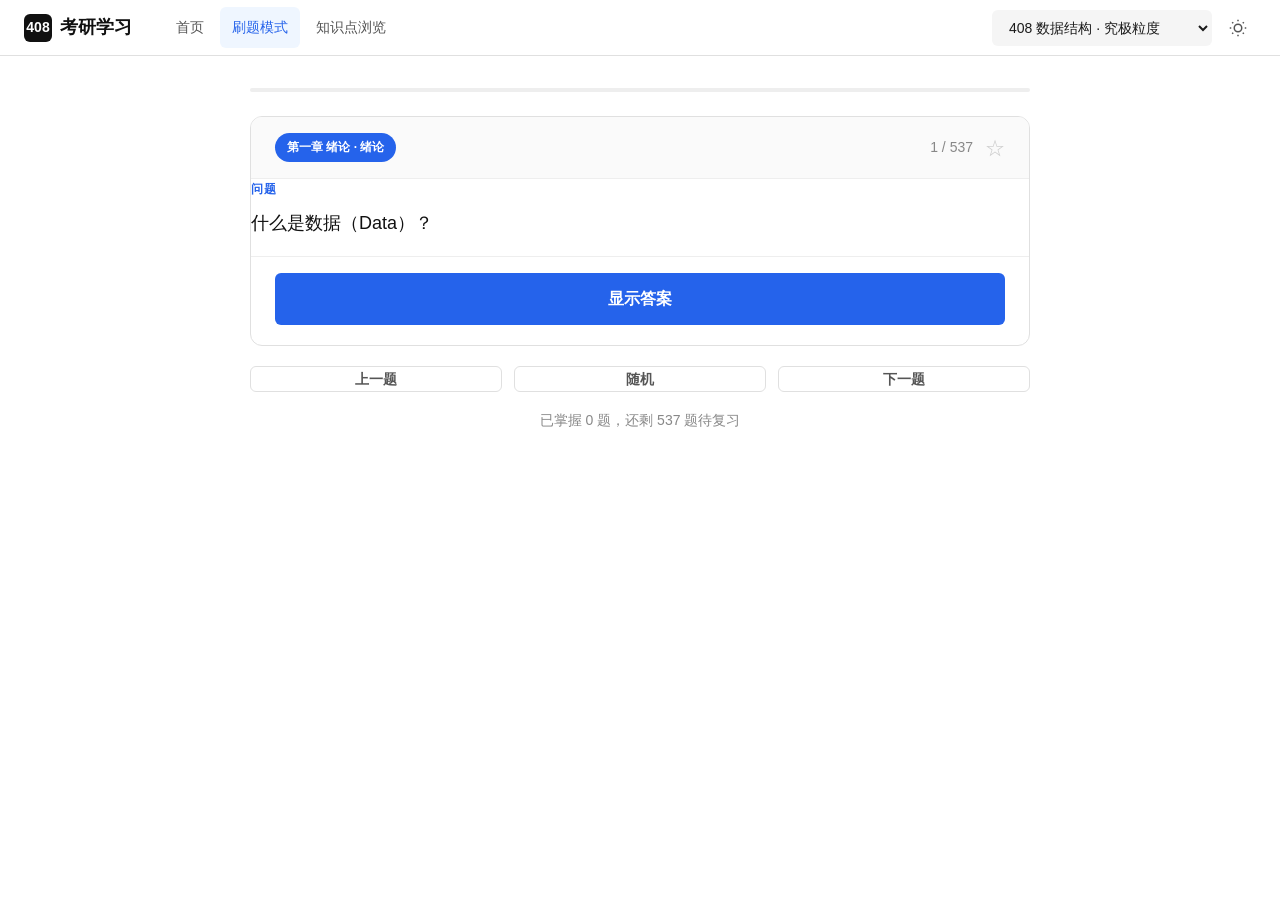
==== commit 3eabf1cf: "feat: UI 重设计 + 知识点浏览模式 + 首页（不含知识图谱） - 参考 408-Notes 风格全面重设计 UI（CSS 变量、暗色模式、响应式） - 新增 home.html 首页，统一入" ====
--- a/index.html
+++ b/index.html
@@ -26,7 +26,6 @@
         <a href="home.html" class="header__nav-item">首页</a>
         <a href="index.html" class="header__nav-item active">刷题模式</a>
         <a href="notes.html" class="header__nav-item">知识点浏览</a>
-        <a href="graph.html" class="header__nav-item">知识图谱</a>
       </nav>
       <div class="header__right">
         <select id="datasetSelect" class="search__input" style="max-width:220px;padding-left:12px;border-radius:var(--radius-md);background:var(--color-gray-100);border:1px solid transparent;cursor:pointer;">
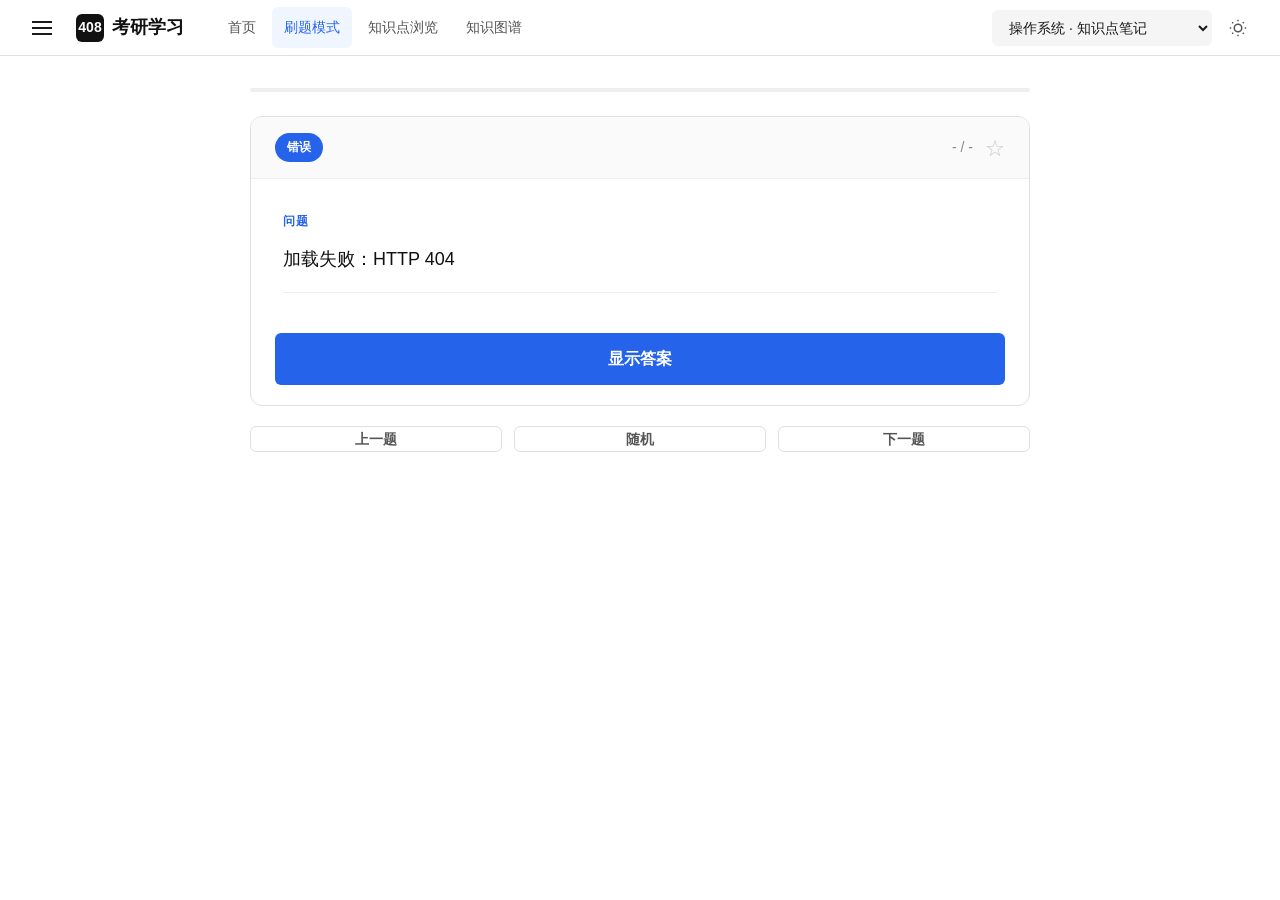
==== commit 65f7ea7a: "feat: 添加 PWA 可安装支持（离线缓存 + 添加到主屏）" ====
--- a/index.html
+++ b/index.html
@@ -4,6 +4,23 @@
   <meta charset="UTF-8">
   <meta name="viewport" content="width=device-width, initial-scale=1.0">
   <title>408 考研刷题</title>
+  <meta name="theme-color" content="#2563eb">
+  <link rel="manifest" href="manifest.json">
+  <link rel="icon" type="image/png" href="icons/icon-192.png">
+  <link rel="apple-touch-icon" href="icons/apple-touch-icon.png">
+  <meta name="mobile-web-app-capable" content="yes">
+  <meta name="apple-mobile-web-app-capable" content="yes">
+  <meta name="apple-mobile-web-app-status-bar-style" content="default">
+  <meta name="apple-mobile-web-app-title" content="408考研">
+  <script>
+  if ('serviceWorker' in navigator) {
+    window.addEventListener('load', function () {
+      navigator.serviceWorker.register('sw.js').catch(function (e) {
+        console.warn('Service Worker 注册失败:', e);
+      });
+    });
+  }
+  </script>
   <link rel="stylesheet" href="css/variables.css">
   <link rel="stylesheet" href="css/reset.css">
   <link rel="stylesheet" href="css/layout.css">
@@ -26,6 +43,7 @@
         <a href="home.html" class="header__nav-item">首页</a>
         <a href="index.html" class="header__nav-item active">刷题模式</a>
         <a href="notes.html" class="header__nav-item">知识点浏览</a>
+        <a href="graph.html" class="header__nav-item">知识图谱</a>
       </nav>
       <div class="header__right">
         <select id="datasetSelect" class="search__input" style="max-width:220px;padding-left:12px;border-radius:var(--radius-md);background:var(--color-gray-100);border:1px solid transparent;cursor:pointer;">
--- a/css/layout.css
+++ b/css/layout.css
@@ -94,11 +94,11 @@
   margin-left: auto;
 }
 
-/* Menu button (mobile) */
+/* Menu button */
 .menu-btn {
-  display: none;
   width: 36px;
   height: 36px;
+  display: flex;
   align-items: center;
   justify-content: center;
   border-radius: var(--radius-md);
--- a/css/quiz.css
+++ b/css/quiz.css
@@ -12,6 +12,7 @@
   height: 100vh;
   z-index: 100;
   transform: translateX(-100%);
+  transition: transform var(--transition-normal);
   padding-top: var(--space-6);
 }
 
@@ -103,14 +104,14 @@
 }
 
 .quiz-card__body {
-  padding: var(--space-7) var(--space-6) var(--space-5);
+  padding: var(--space-8) var(--space-8) var(--space-6);
 }
 
 .quiz-card__question-label,
 .quiz-card__answer-label {
   font-size: var(--text-xs);
   font-weight: 600;
-  margin-bottom: var(--space-2);
+  margin-bottom: var(--space-3);
   letter-spacing: 0.05em;
   text-transform: uppercase;
 }
--- a/css/responsive.css
+++ b/css/responsive.css
@@ -1,33 +1,7 @@
 /* ====== Responsive ====== */
 
+/* Tablet & below: ≤ 1024px */
 @media (max-width: 1024px) {
-  .notes-layout {
-    grid-template-columns: 1fr;
-  }
-
-  .notes-layout .sidebar {
-    position: fixed;
-    top: 0;
-    left: 0;
-    width: var(--sidebar-width);
-    height: 100vh;
-    z-index: 100;
-    transform: translateX(-100%);
-    padding-top: var(--space-6);
-  }
-
-  .notes-layout .sidebar.open {
-    transform: translateX(0);
-  }
-
-  .notes-main {
-    grid-column: 1;
-  }
-
-  .menu-btn {
-    display: flex;
-  }
-
   .header__nav {
     display: none;
   }
@@ -41,6 +15,7 @@
   }
 }
 
+/* Mobile: ≤ 768px */
 @media (max-width: 768px) {
   :root {
     --header-height: 52px;
@@ -124,16 +99,9 @@
   .breadcrumb {
     font-size: var(--text-xs);
   }
-
-  .topic-section__header {
-    padding: var(--space-3);
-  }
-
-  .qa-item__question {
-    padding: var(--space-3);
-  }
 }
 
+/* Small mobile: ≤ 480px */
 @media (max-width: 480px) {
   .header__right {
     gap: var(--space-1);
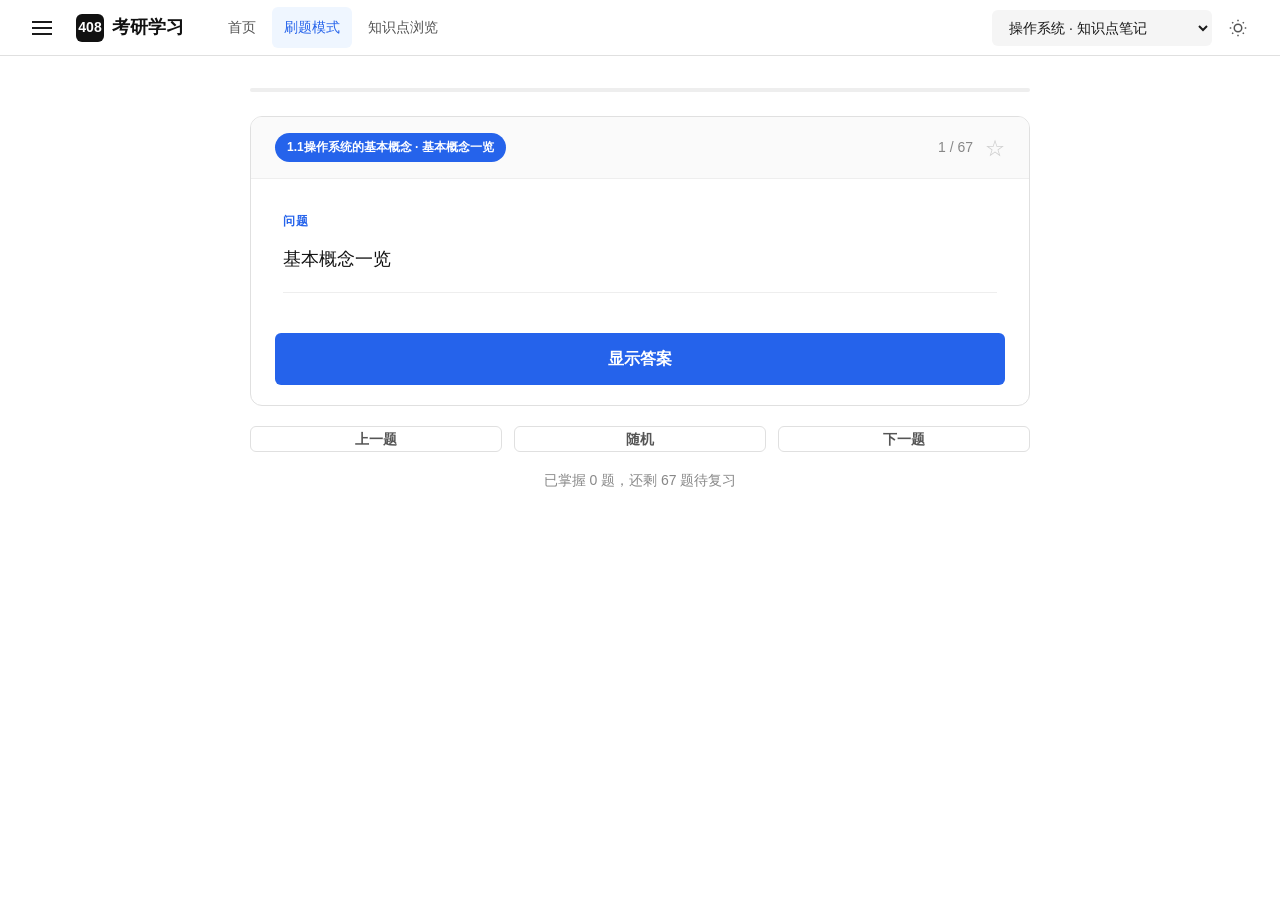
==== commit f075e6f2: "feat: 添加 PWA 可安装支持（离线缓存 + 添加到主屏）" ====
--- a/index.html
+++ b/index.html
@@ -43,7 +43,6 @@
         <a href="home.html" class="header__nav-item">首页</a>
         <a href="index.html" class="header__nav-item active">刷题模式</a>
         <a href="notes.html" class="header__nav-item">知识点浏览</a>
-        <a href="graph.html" class="header__nav-item">知识图谱</a>
       </nav>
       <div class="header__right">
         <select id="datasetSelect" class="search__input" style="max-width:220px;padding-left:12px;border-radius:var(--radius-md);background:var(--color-gray-100);border:1px solid transparent;cursor:pointer;">
